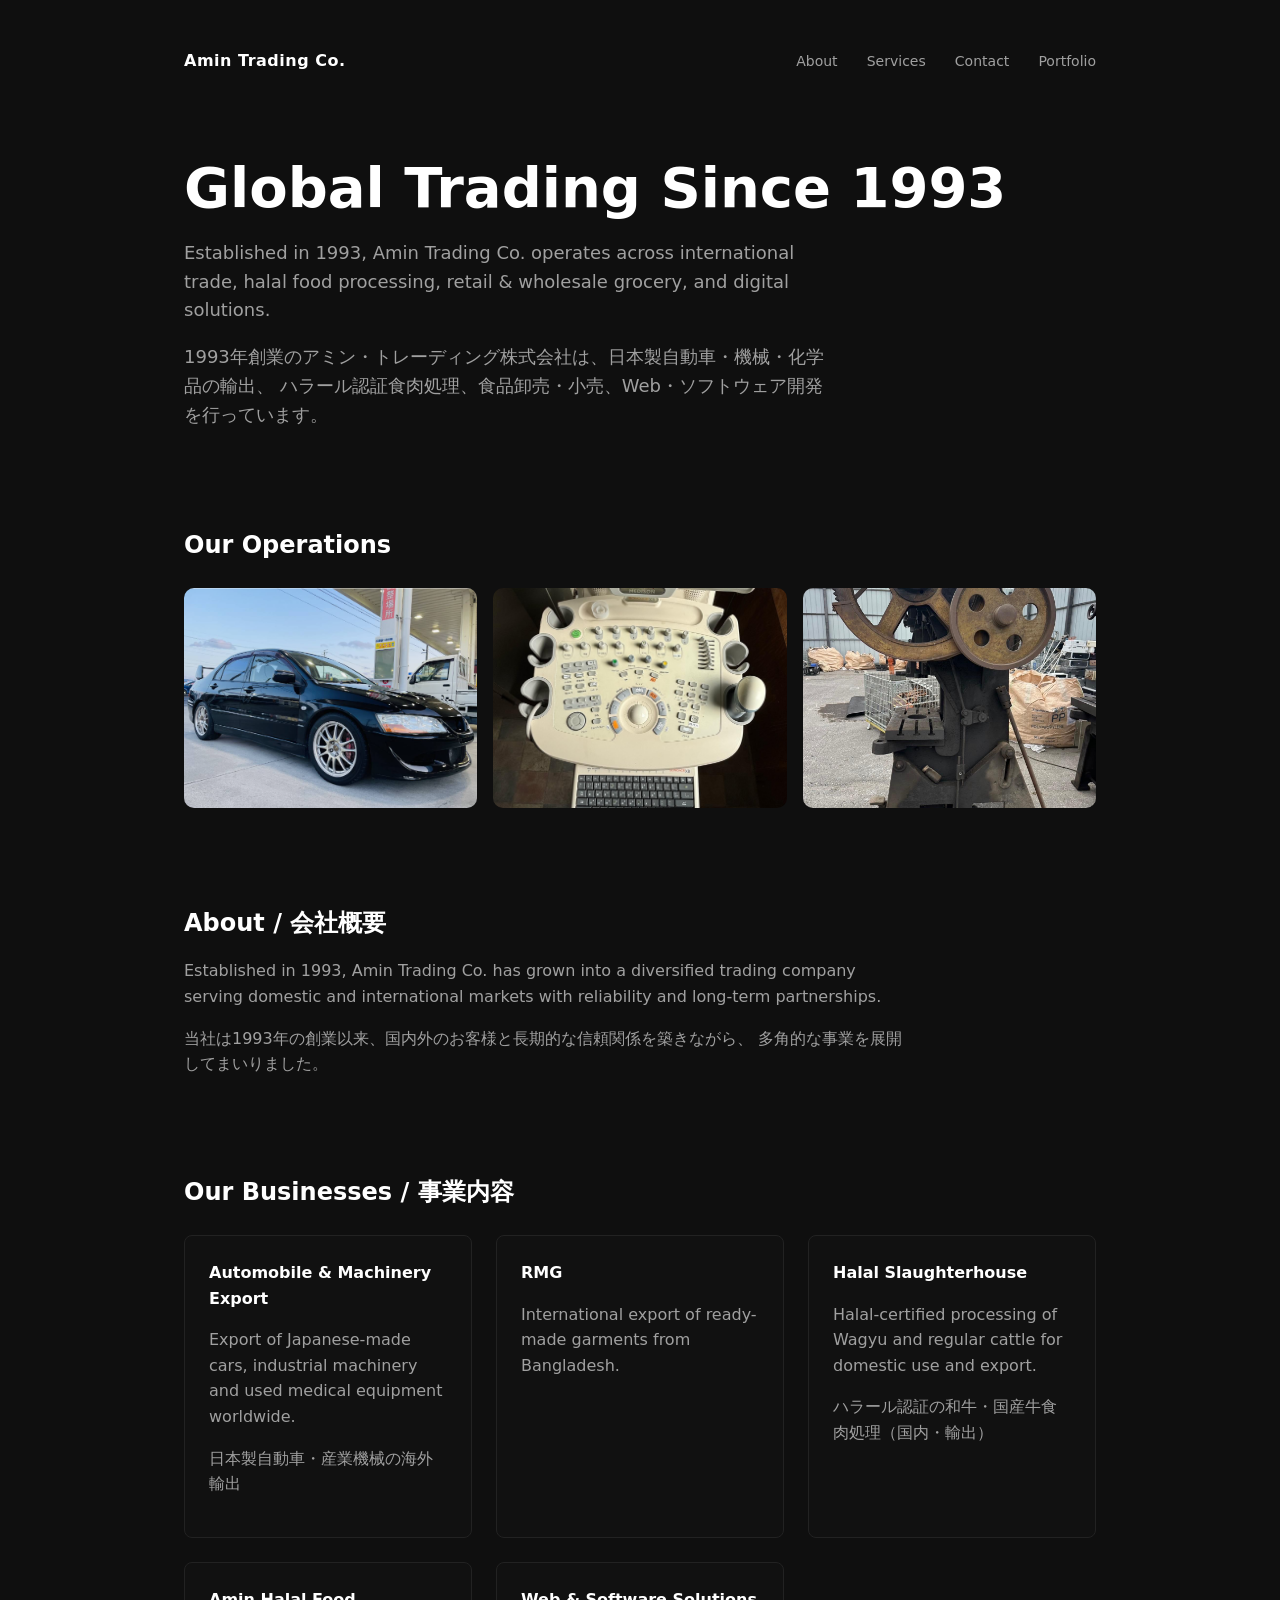
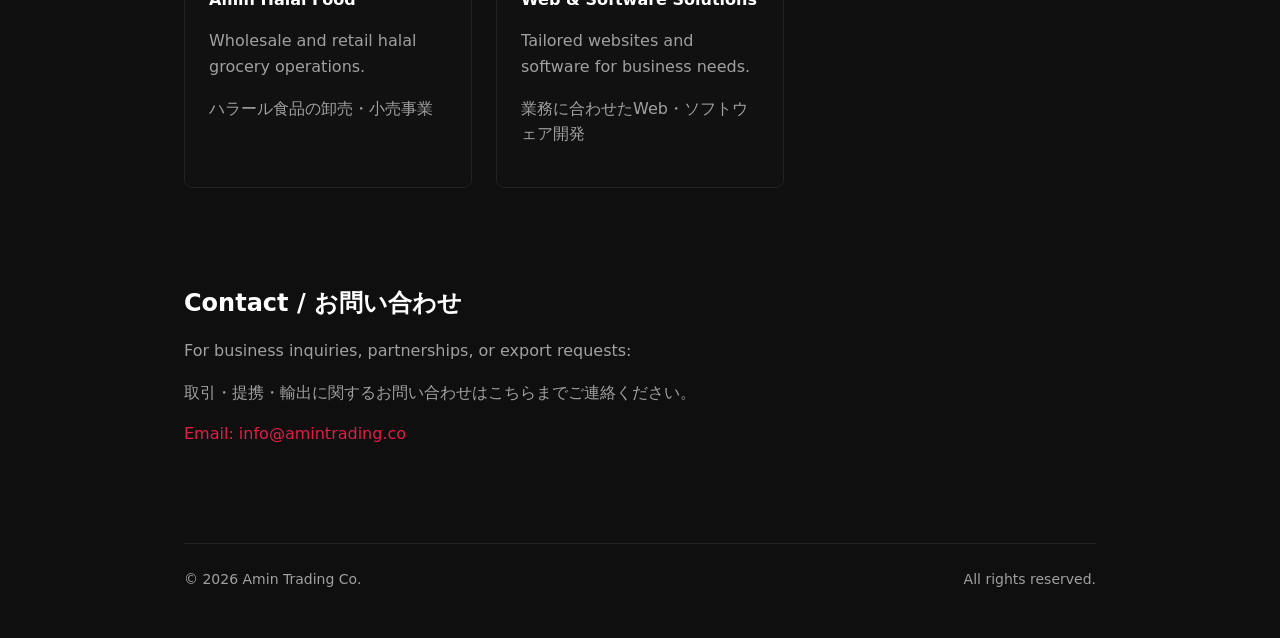
==== index.html @ 55515992 "Fix HTML syntax and update portfolio link" ====
<!DOCTYPE html>
<html lang="en">
<head>
  <meta charset="UTF-8" />
  <meta name="viewport" content="width=device-width, initial-scale=1" />

  <title>Amin Trading Co. | Global Trading Since 1993</title>

  <!-- SEO -->
  <meta name="description" content="Established in 1993, Amin Trading Co. exports Japanese-made cars and machinery, trades chemicals, operates a halal-certified slaughterhouse, runs Amin Halal Food, and provides tailored web & software solutions." />
  <meta name="keywords" content="Amin Trading, Japan car export, machinery export, halal wagyu, halal slaughterhouse Japan, Amin Halal Food, Japanese trading company" />
  <meta name="author" content="Amin Trading Co." />

  <!-- Open Graph -->
  <meta property="og:title" content="Amin Trading Co. | Global Trading Since 1993" />
  <meta property="og:description" content="Japanese cars, machinery, halal wagyu, food trading, and digital solutions since 1993." />
  <meta property="og:type" content="website" />
  <meta property="og:image" content="images/og-image.jpg" />

  <!-- CSS -->
  <link rel="stylesheet" href="Style.css" />
</head>

<body>
  <div class="wrap">

    <header>
      <div class="logo">Amin Trading Co.</div>
      <nav>
        <a href="#about">About</a>
        <a href="#services">Services</a>
        <a href="#contact">Contact</a>
        <a href="company.html">Portfolio</a>

      </nav>
    </header>

    <main>

      <!-- HERO -->
      <section class="hero">
        <h1>Global Trading Since 1993</h1>
        <p>
          Established in 1993, Amin Trading Co. operates across international trade,
          halal food processing, retail & wholesale grocery, and digital solutions.
        </p>
        <p style="margin-top:16px;">
          1993年創業のアミン・トレーディング株式会社は、日本製自動車・機械・化学品の輸出、
          ハラール認証食肉処理、食品卸売・小売、Web・ソフトウェア開発を行っています。
        </p>
      </section>

      <!-- IMAGE GALLERY -->
      <section class="gallery-section">
        <h2>Our Operations</h2>

        <div class="gallery">
          <img src="images/1.jpg" alt="Japanese car export">
          <img src="images/2.jpg" alt="Industrial machinery">
          <img src="images/3.jpg" alt="Used medical equipment">
        </div>
      </section>

      <!-- ABOUT -->
      <section id="about">
        <h2>About / 会社概要</h2>
        <p>
          Established in 1993, Amin Trading Co. has grown into a diversified trading
          company serving domestic and international markets with reliability and
          long-term partnerships.
        </p>
        <p>
          当社は1993年の創業以来、国内外のお客様と長期的な信頼関係を築きながら、
          多角的な事業を展開してまいりました。
        </p>
      </section>

      <!-- SERVICES -->
      <section id="services">
        <h2>Our Businesses / 事業内容</h2>

        <div class="grid">
          <div class="card">
            <strong>Automobile & Machinery Export</strong>
            <p>Export of Japanese-made cars, industrial machinery and used medical equipment worldwide.</p>
            <p>日本製自動車・産業機械の海外輸出</p>
          </div>

          <div class="card">
            <strong>RMG</strong>
            <p>International export of ready-made garments from Bangladesh.</p>
          </div>

          <div class="card">
            <strong>Halal Slaughterhouse</strong>
            <p>Halal-certified processing of Wagyu and regular cattle for domestic use and export.</p>
            <p>ハラール認証の和牛・国産牛食肉処理（国内・輸出）</p>
          </div>

          <div class="card">
            <strong>Amin Halal Food</strong>
            <p>Wholesale and retail halal grocery operations.</p>
            <p>ハラール食品の卸売・小売事業</p>
          </div>

          <div class="card">
            <strong>Web & Software Solutions</strong>
            <p>Tailored websites and software for business needs.</p>
            <p>業務に合わせたWeb・ソフトウェア開発</p>
          </div>
        </div>
      </section>

      <!-- CONTACT -->
      <section id="contact">
        <h2>Contact / お問い合わせ</h2>
        <p>For business inquiries, partnerships, or export requests:</p>
        <p>取引・提携・輸出に関するお問い合わせはこちらまでご連絡ください。</p>
        <p class="accent">Email: info@amintrading.co</p>
      </section>

    </main>

    <footer>
      <div>© <span id="year"></span> Amin Trading Co.</div>
      <div>All rights reserved.</div>
    </footer>

  </div>

  <script>
    document.getElementById("year").textContent = new Date().getFullYear();
  </script>
</body>
</html>
---- Style.css ----
:root {
  --bg: #0f0f0f;
  --fg: #ffffff;
  --muted: #a0a0a0;
  --accent: #e11d48;
}

* {
  box-sizing: border-box;
}

body {
  margin: 0;
  font-family: system-ui, -apple-system, Segoe UI, Roboto, Arial, sans-serif;
  background: var(--bg);
  color: var(--fg);
  line-height: 1.6;
}
.gallery-section {
  margin-bottom: 96px;
}

.gallery-section h2 {
  margin-bottom: 24px;
}

.gallery {
  display: grid;
  grid-template-columns: repeat(auto-fit, minmax(220px, 1fr));
  gap: 16px;
}

.gallery img {
  width: 100%;
  height: 220px;
  object-fit: cover;
  border-radius: 10px;
  background: #111;
  transition: transform 0.3s ease, opacity 0.3s ease;
}

.gallery img:hover {
  transform: scale(1.02);
  opacity: 0.9;
}

.wrap {
  max-width: 960px;
  padding: 48px 24px;
  margin: 0 auto;
}

header {
  display: flex;
  justify-content: space-between;
  align-items: center;
  margin-bottom: 80px;
}

.logo {
  font-weight: 700;
  letter-spacing: 0.5px;
}

nav a {
  color: var(--muted);
  text-decoration: none;
  margin-left: 24px;
  font-size: 14px;
}

nav a:hover {
  color: var(--fg);
}

.hero {
  margin-bottom: 96px;
}

.hero h1 {
  font-size: clamp(32px, 5vw, 56px);
  line-height: 1.2;
  margin: 0 0 16px 0;
}

.hero p {
  max-width: 640px;
  color: var(--muted);
  font-size: 18px;
}

section {
  margin-bottom: 96px;
}

h2 {
  font-size: 24px;
  margin-bottom: 16px;
}

p {
  color: var(--muted);
  max-width: 720px;
}

.grid {
  display: grid;
  grid-template-columns: repeat(auto-fit, minmax(220px, 1fr));
  gap: 24px;
  margin-top: 24px;
}

.card {
  border: 1px solid #222;
  background: #111;
  padding: 24px;
  border-radius: 8px;
}

footer {
  border-top: 1px solid #222;
  padding-top: 24px;
  color: var(--muted);
  font-size: 14px;
  display: flex;
  justify-content: space-between;
  flex-wrap: wrap;
  gap: 12px;
}

.accent {
  color: var(--accent);
}
/* Companies page */

.page-hero {
  margin-bottom: 72px;
}

.page-hero h1 {
  font-size: clamp(32px, 4vw, 48px);
  margin-bottom: 12px;
}

.page-hero p {
  max-width: 640px;
  color: var(--muted);
}

.companies {
  display: grid;
  grid-template-columns: repeat(auto-fit, minmax(280px, 1fr));
  gap: 32px;
  margin-bottom: 96px;
}

.company-card {
  border: 1px solid #222;
  background: #111;
  padding: 28px;
  border-radius: 10px;
}

.company-card h2 {
  margin-top: 0;
  margin-bottom: 8px;
  font-size: 20px;
}

.company-card a {
  display: inline-block;
  margin-bottom: 12px;
  color: var(--accent);
  text-decoration: none;
  font-size: 14px;
  word-break: break-all;
}

.company-card a:hover {
  text-decoration: underline;
}

.company-card p {
  color: var(--muted);
  font-size: 15px;
}
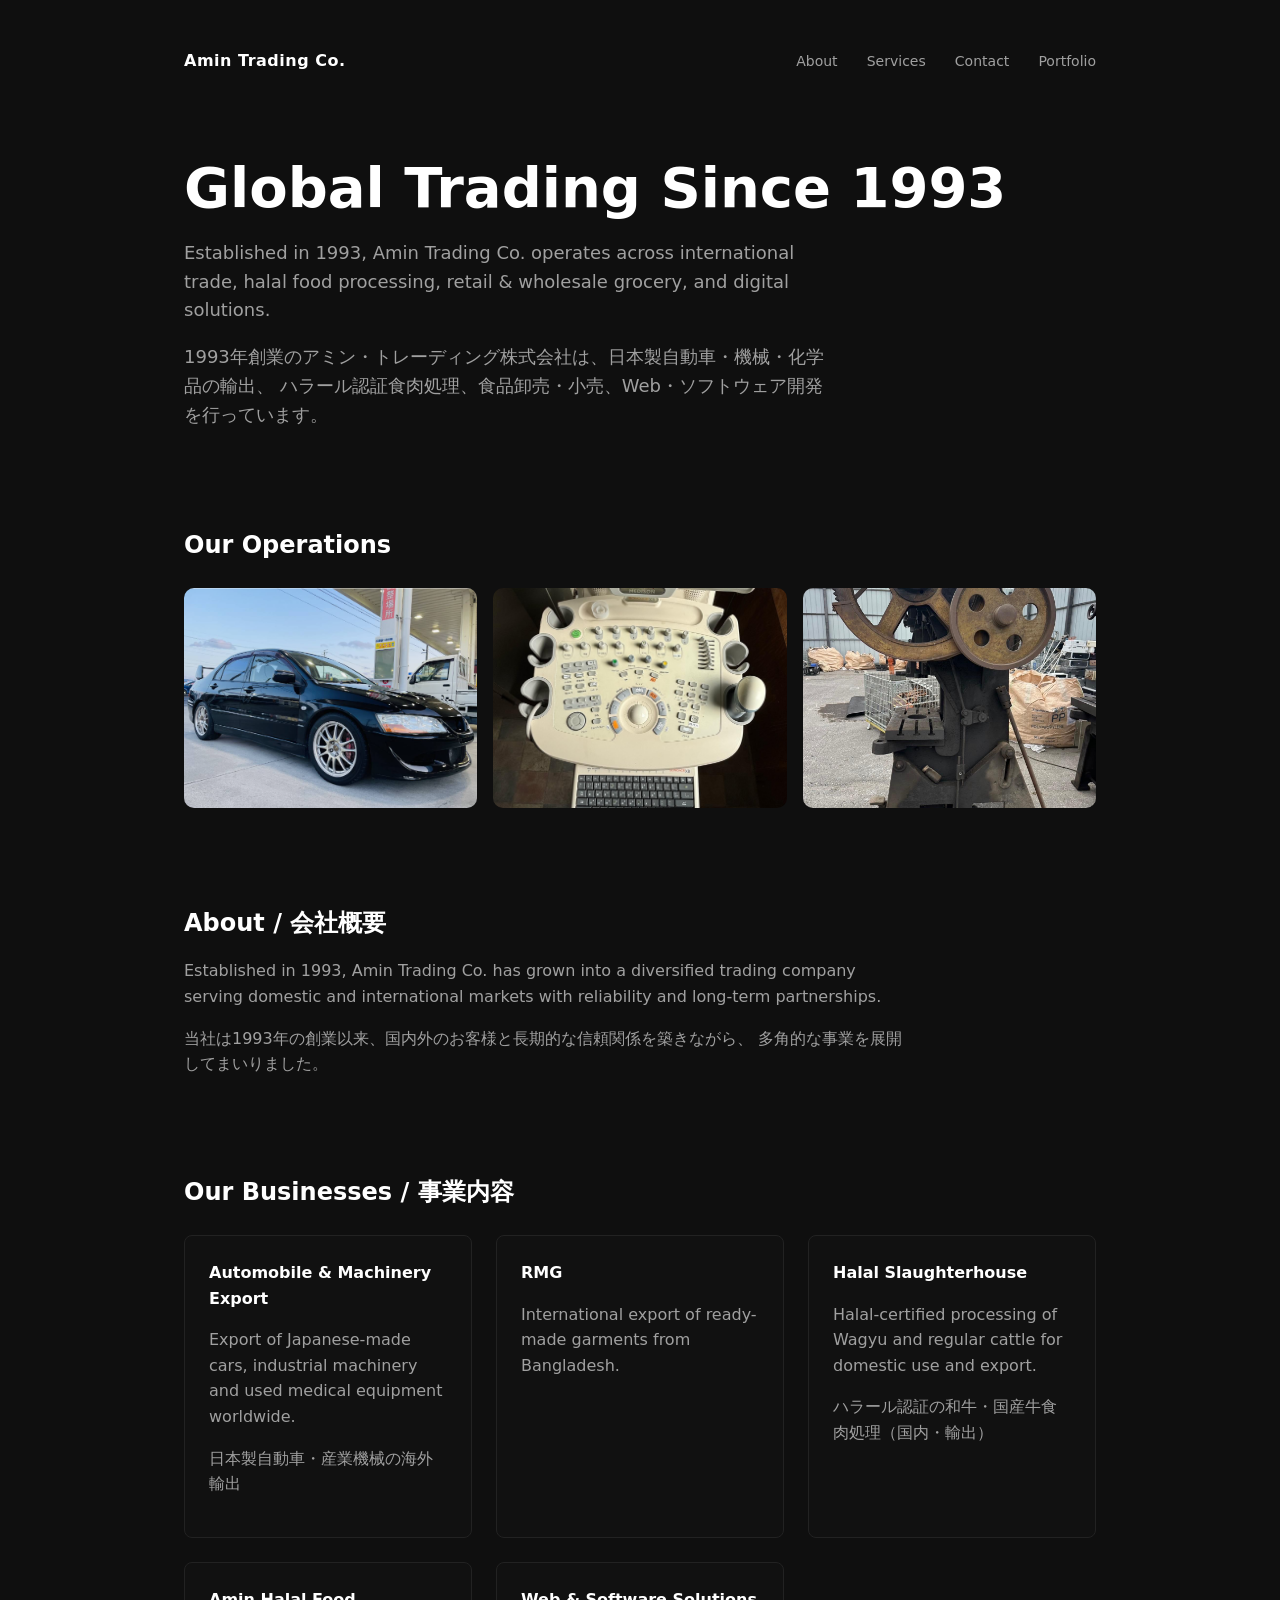
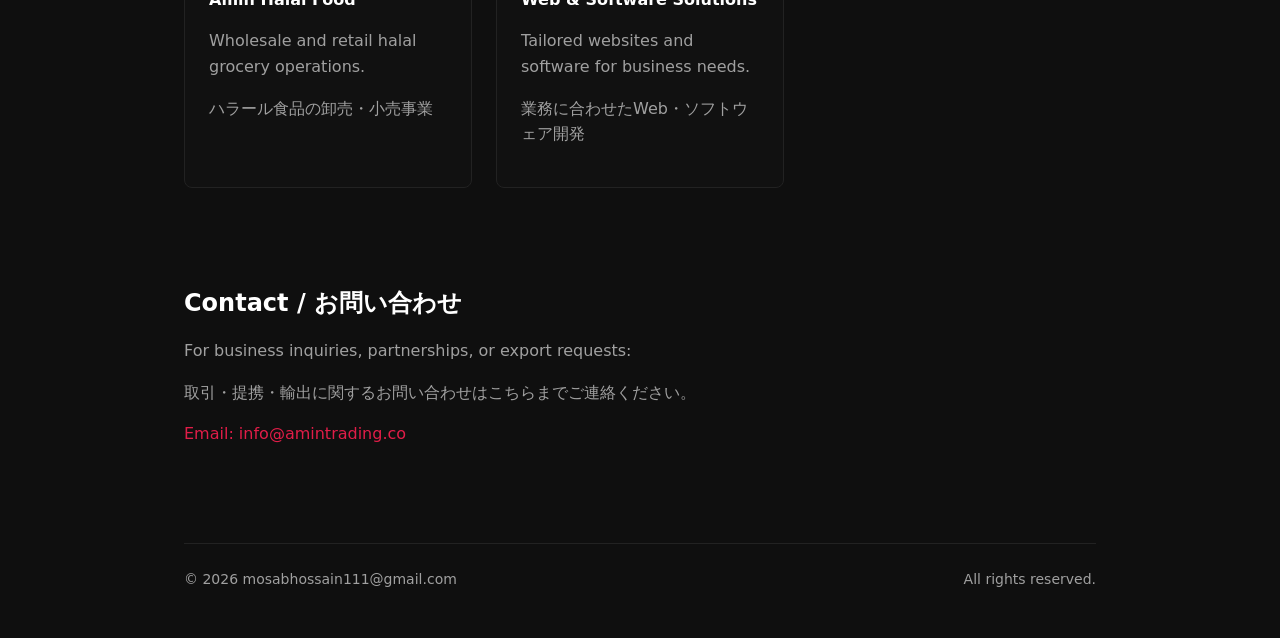
==== commit 2fecd808: "Fix HTML formatting and update footer email" ====
--- a/index.html
+++ b/index.html
@@ -4,7 +4,7 @@
   <meta charset="UTF-8" />
   <meta name="viewport" content="width=device-width, initial-scale=1" />
 
-  <title>Amin Trading Co. | Global Trading Since 1993</title>
+  <title>Japanese Cars for export|Industrial Machinery| RMG </title>
 
   <!-- SEO -->
   <meta name="description" content="Established in 1993, Amin Trading Co. exports Japanese-made cars and machinery, trades chemicals, operates a halal-certified slaughterhouse, runs Amin Halal Food, and provides tailored web & software solutions." />
@@ -20,6 +20,16 @@
   <!-- CSS -->
   <link rel="stylesheet" href="Style.css" />
 </head>
+
+  <!-- Google tag (gtag.js) -->
+<script async src="https://www.googletagmanager.com/gtag/js?id=G-Y82P1FC505"></script>
+<script>
+  window.dataLayer = window.dataLayer || [];
+  function gtag(){dataLayer.push(arguments);}
+  gtag('js', new Date());
+
+  gtag('config', 'G-Y82P1FC505');
+</script>
 
 <body>
   <div class="wrap">
@@ -122,7 +132,7 @@
     </main>
 
     <footer>
-      <div>© <span id="year"></span> Amin Trading Co.</div>
+      <div>© <span id="year"></span> mosabhossain111@gmail.com</div>
       <div>All rights reserved.</div>
     </footer>
 
@@ -136,3 +146,5 @@
 
 
 
+
+
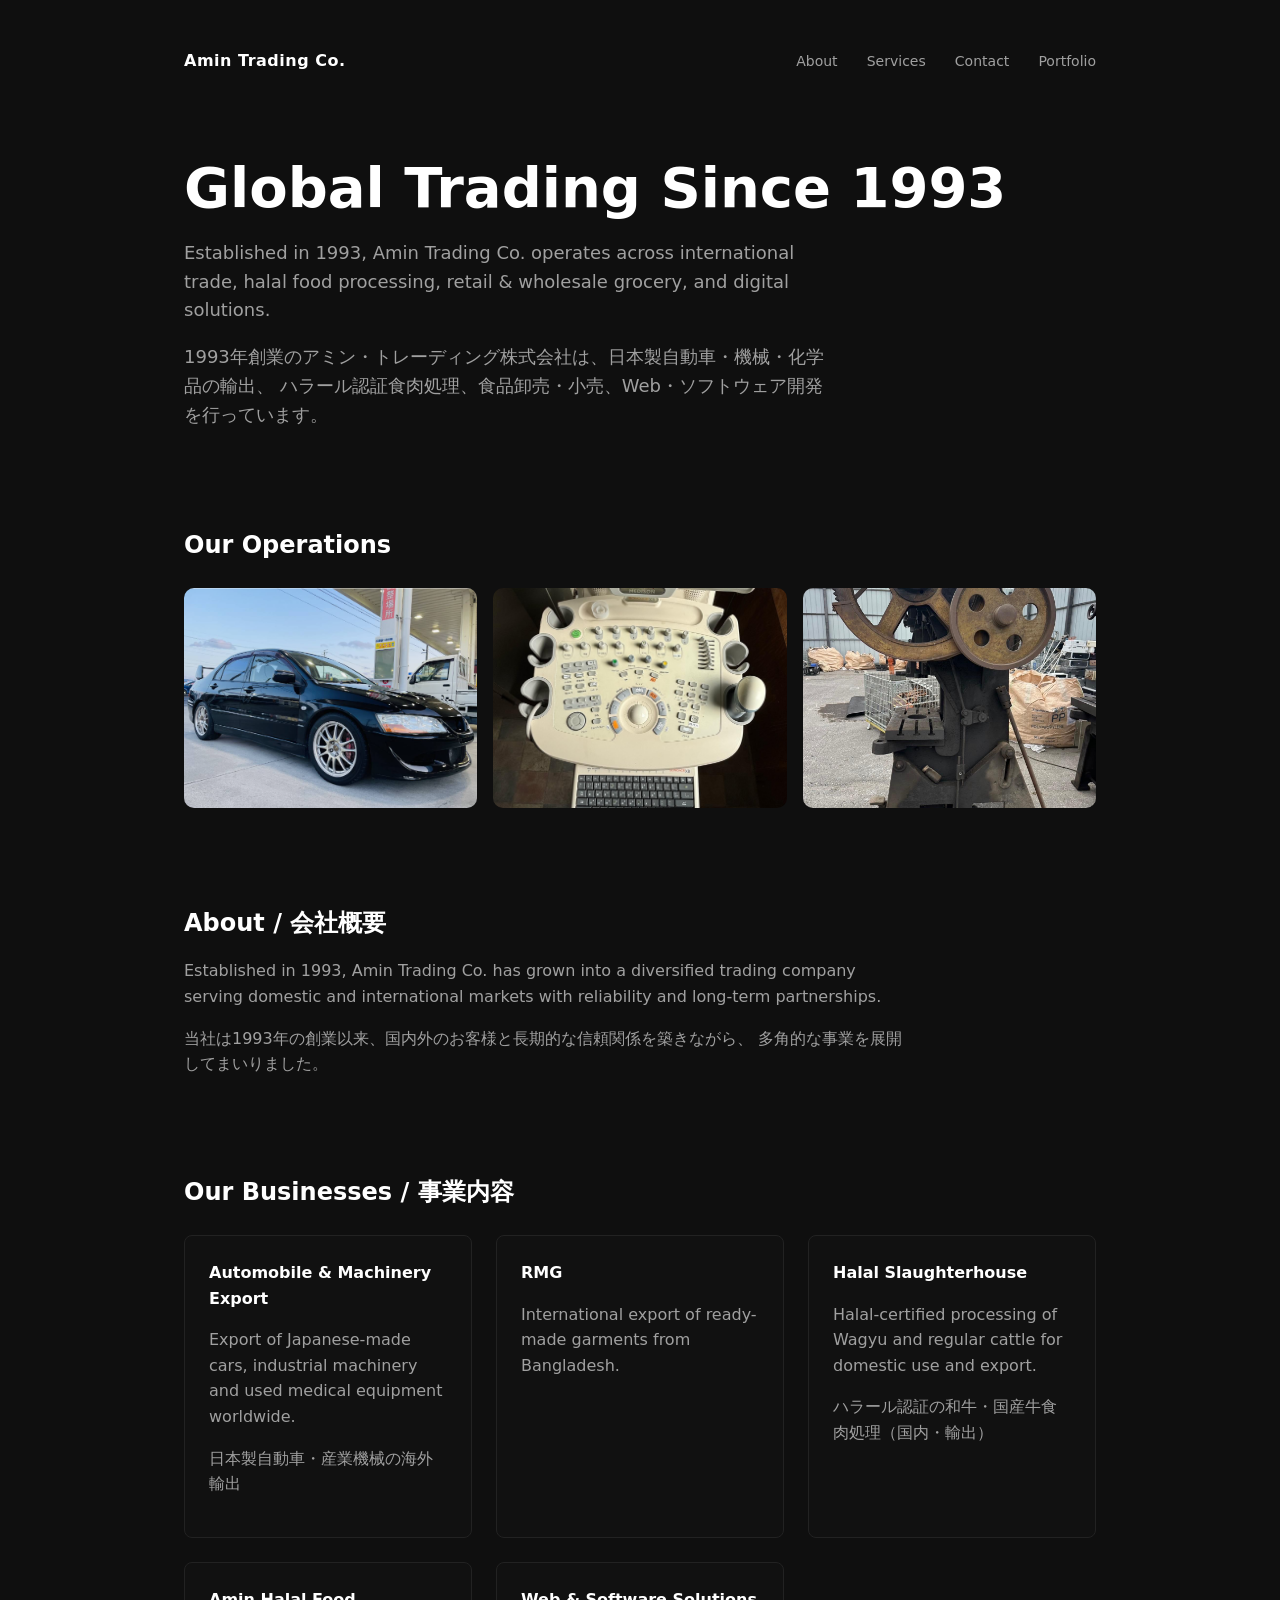
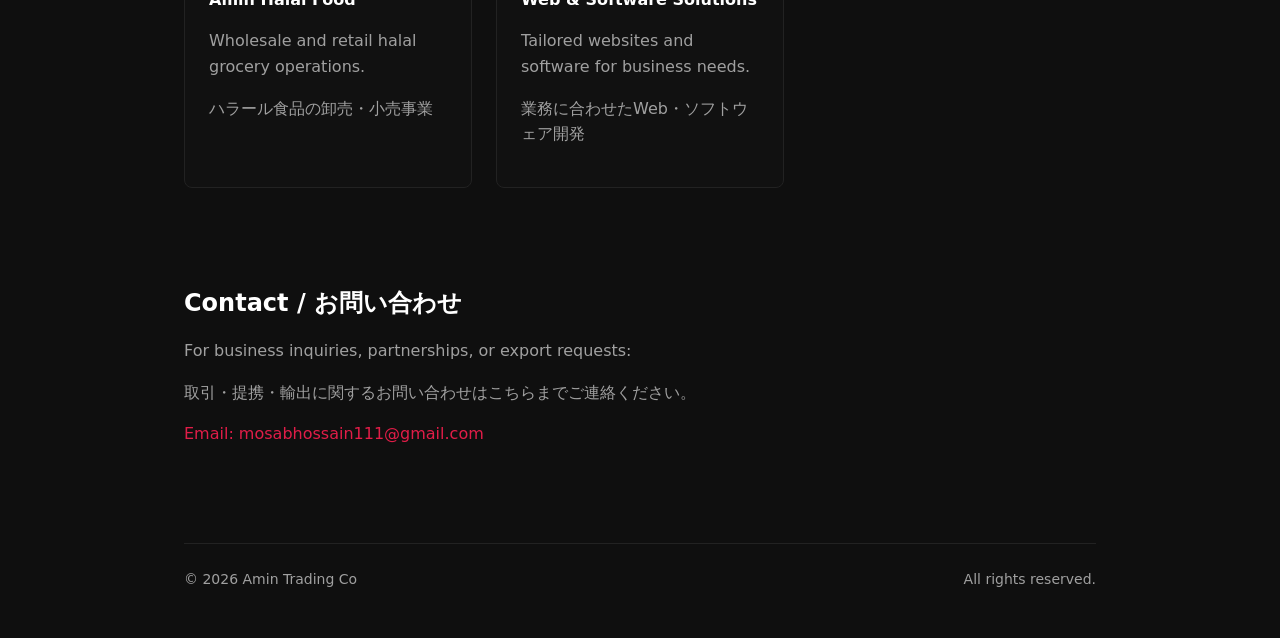
==== commit 8f8d5a5b: "Update index.html" ====
--- a/index.html
+++ b/index.html
@@ -126,13 +126,13 @@
         <h2>Contact / お問い合わせ</h2>
         <p>For business inquiries, partnerships, or export requests:</p>
         <p>取引・提携・輸出に関するお問い合わせはこちらまでご連絡ください。</p>
-        <p class="accent">Email: info@amintrading.co</p>
+        <p class="accent">Email: mosabhossain111@gmail.com</p>
       </section>
 
     </main>
 
     <footer>
-      <div>© <span id="year"></span> mosabhossain111@gmail.com</div>
+      <div>© <span id="year"></span> Amin Trading Co</div>
       <div>All rights reserved.</div>
     </footer>
 
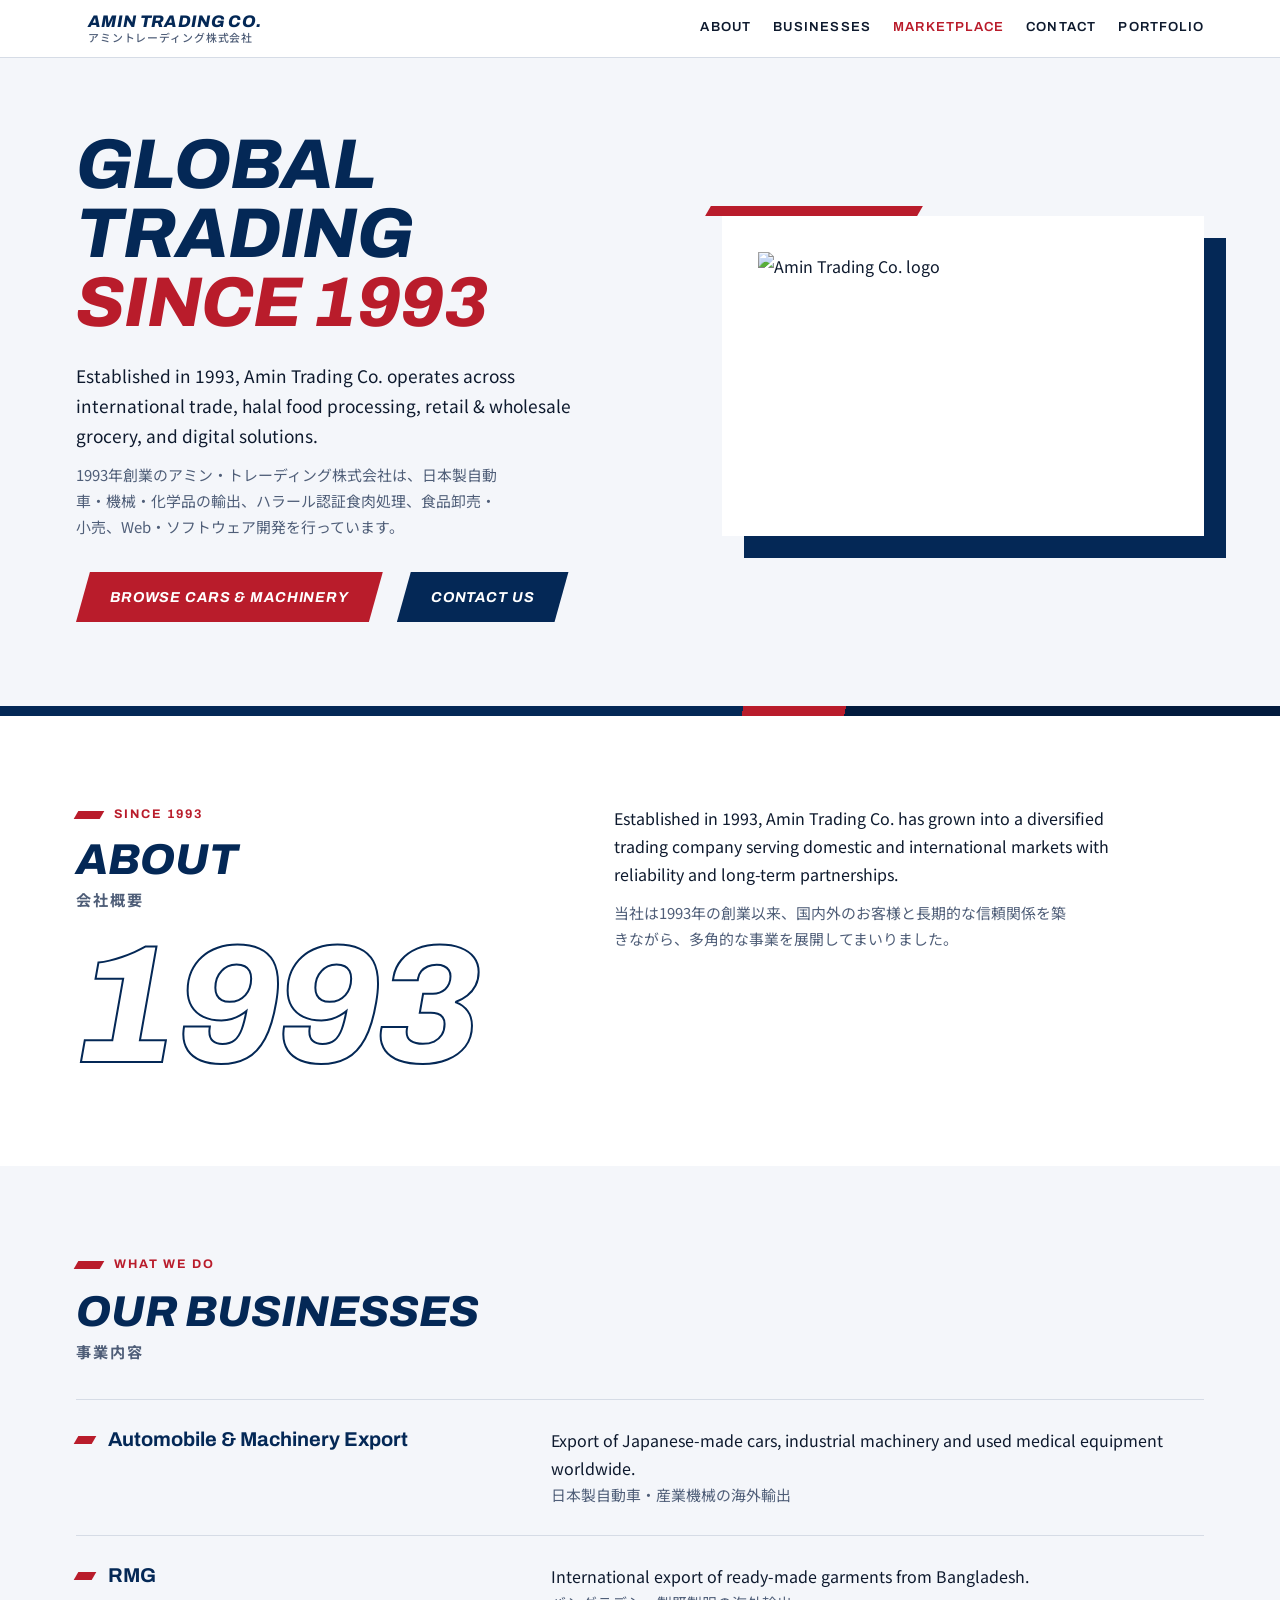
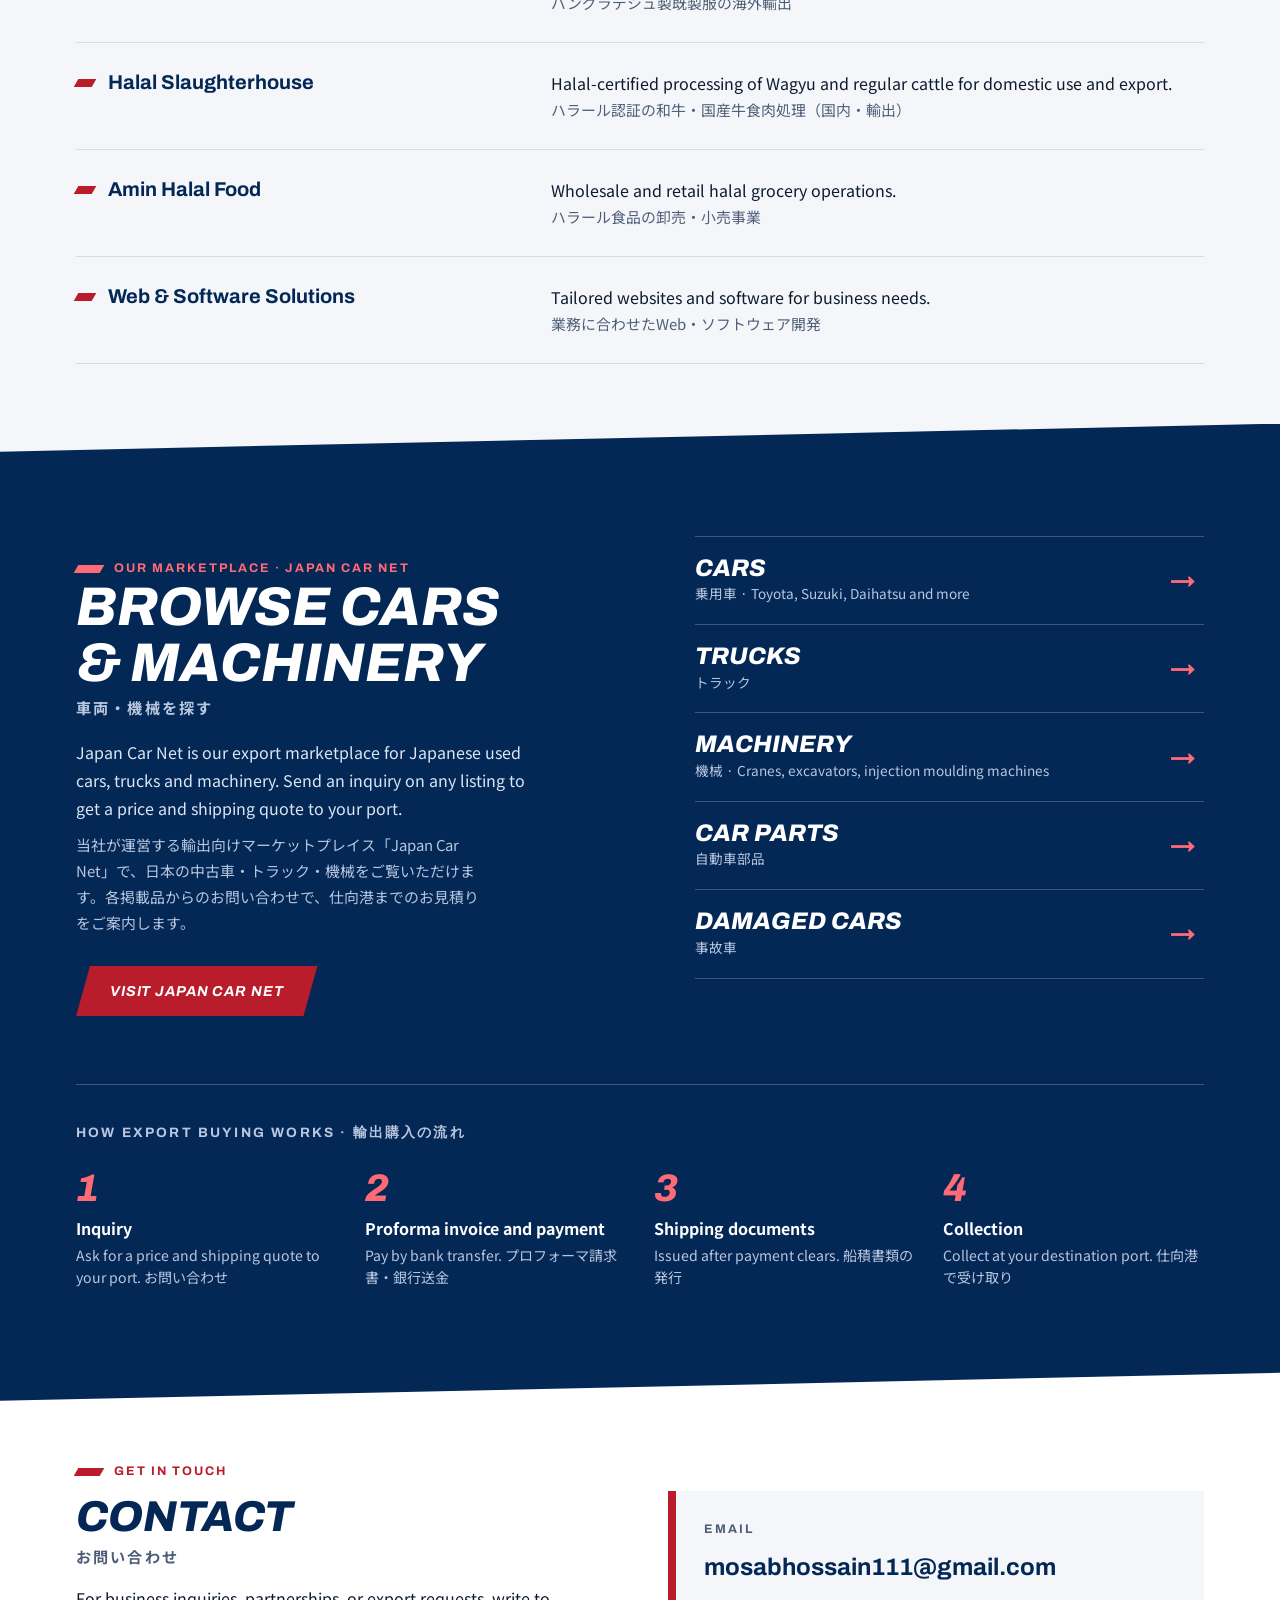
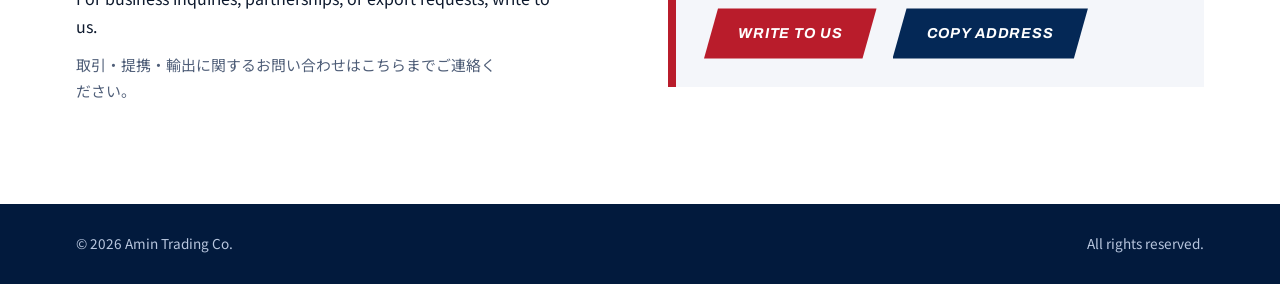
==== commit 4d8fd25b: "Update index.html" ====
--- a/index.html
+++ b/index.html
@@ -1,150 +1,499 @@
 <!DOCTYPE html>
 <html lang="en">
 <head>
-  <meta charset="UTF-8" />
-  <meta name="viewport" content="width=device-width, initial-scale=1" />
-
-  <title>Japanese Cars for export|Industrial Machinery| RMG </title>
-
-  <!-- SEO -->
-  <meta name="description" content="Established in 1993, Amin Trading Co. exports Japanese-made cars and machinery, trades chemicals, operates a halal-certified slaughterhouse, runs Amin Halal Food, and provides tailored web & software solutions." />
-  <meta name="keywords" content="Amin Trading, Japan car export, machinery export, halal wagyu, halal slaughterhouse Japan, Amin Halal Food, Japanese trading company" />
-  <meta name="author" content="Amin Trading Co." />
-
-  <!-- Open Graph -->
-  <meta property="og:title" content="Amin Trading Co. | Global Trading Since 1993" />
-  <meta property="og:description" content="Japanese cars, machinery, halal wagyu, food trading, and digital solutions since 1993." />
-  <meta property="og:type" content="website" />
-  <meta property="og:image" content="images/og-image.jpg" />
-
-  <!-- CSS -->
-  <link rel="stylesheet" href="Style.css" />
-</head>
-
-  <!-- Google tag (gtag.js) -->
+<meta charset="UTF-8">
+<meta name="viewport" content="width=device-width, initial-scale=1">
+<title>Japanese Cars for Export | Industrial Machinery | RMG | Amin Trading Co.</title>
+<meta name="description" content="Established in 1993, Amin Trading Co. exports Japanese-made cars and machinery, trades chemicals, operates a halal-certified slaughterhouse, runs Amin Halal Food, and provides tailored web &amp; software solutions.">
+<meta name="keywords" content="Amin Trading, Japan car export, machinery export, halal wagyu, halal slaughterhouse Japan, Amin Halal Food, Japanese trading company">
+<meta name="author" content="Amin Trading Co.">
+<meta property="og:title" content="Amin Trading Co. | Global Trading Since 1993">
+<meta property="og:description" content="Japanese cars, machinery, halal wagyu, food trading, and digital solutions since 1993.">
+<meta property="og:type" content="website">
+<meta property="og:image" content="ATCLOGO.png">
+<link rel="icon" href="mark.png" type="image/png">
+<!-- Google tag (gtag.js) -->
 <script async src="https://www.googletagmanager.com/gtag/js?id=G-Y82P1FC505"></script>
 <script>
   window.dataLayer = window.dataLayer || [];
   function gtag(){dataLayer.push(arguments);}
   gtag('js', new Date());
-
   gtag('config', 'G-Y82P1FC505');
 </script>
-
+<link rel="preconnect" href="https://fonts.googleapis.com">
+<link rel="preconnect" href="https://fonts.gstatic.com" crossorigin>
+<link rel="stylesheet" href="https://fonts.googleapis.com/css2?family=Archivo:ital,wght@0,600;0,700;0,800;1,700;1,800&family=Noto+Sans+JP:wght@400;500;700&display=swap">
+<style>
+/* Layout: slanted parallelogram motif taken from the logo's italic strokes; one bold moment in the navy marketplace band, everything else quiet. */
+:root {
+  --navy: #042856;
+  --navy-deep: #021a3d;
+  --red: #B91C2B;
+  --red-hi: #FF6B75;
+  --paper: #F4F6FA;
+  --white: #FFFFFF;
+  --ink: #0E1A2E;
+  --mute: #4F5E78;
+  --line: #D6DCE6;
+  --on-navy: #DCE5F3;
+  --on-navy-mute: #B8C6DE;
+  --f-display: "Archivo", "Arial Black", "Helvetica Neue", Arial, sans-serif;
+  --f-body: "Noto Sans JP", "Hiragino Kaku Gothic ProN", "Yu Gothic", Meiryo, system-ui, sans-serif;
+  --cut: 28px;
+  color-scheme: light;
+}
+*, *::before, *::after { box-sizing: border-box; }
+html { scroll-behavior: smooth; }
+@media (prefers-reduced-motion: reduce) {
+  html { scroll-behavior: auto; }
+  * { transition: none !important; }
+}
+body {
+  margin: 0;
+  background: var(--white);
+  color: var(--ink);
+  font-family: var(--f-body);
+  font-size: 16px;
+  line-height: 1.75;
+}
+body::before {
+  content: "";
+  position: fixed;
+  inset: 0 0 auto;
+  height: env(safe-area-inset-top, 0px);
+  z-index: 30;
+  background: var(--white);
+}
+img { max-width: 100%; }
+a:focus-visible, button:focus-visible { outline: 3px solid var(--red); outline-offset: 3px; }
+
+.in {
+  max-width: 1160px;
+  margin-inline: auto;
+  padding-left: max(16px, env(safe-area-inset-left, 0px));
+  padding-right: max(16px, env(safe-area-inset-right, 0px));
+}
+section { scroll-margin-top: 76px; }
+.sec { padding-block: 88px; }
+
+/* Header */
+.top {
+  position: sticky;
+  top: env(safe-area-inset-top, 0px);
+  z-index: 20;
+  background: var(--white);
+  border-bottom: 1px solid var(--line);
+}
+.top .in {
+  display: flex;
+  align-items: center;
+  justify-content: space-between;
+  flex-wrap: wrap;
+  gap: 8px 24px;
+  padding-block: 10px;
+}
+.brand { display: flex; align-items: center; gap: 12px; text-decoration: none; color: var(--navy); }
+.brand img { height: 34px; width: auto; display: block; }
+.brand b {
+  font-family: var(--f-display);
+  font-style: italic;
+  font-weight: 800;
+  text-transform: uppercase;
+  letter-spacing: .02em;
+  font-size: 1.05rem;
+  line-height: 1.1;
+}
+.brand small {
+  display: block;
+  font-family: var(--f-body);
+  font-style: normal;
+  font-weight: 500;
+  font-size: .68rem;
+  letter-spacing: .08em;
+  color: var(--mute);
+  text-transform: none;
+}
+nav { display: flex; flex-wrap: wrap; gap: 2px 22px; }
+nav a {
+  font-family: var(--f-display);
+  font-weight: 600;
+  font-size: .82rem;
+  letter-spacing: .09em;
+  text-transform: uppercase;
+  color: var(--ink);
+  text-decoration: none;
+  padding: 6px 0;
+  border-bottom: 2px solid transparent;
+}
+nav a:hover, nav a:focus-visible { border-bottom-color: var(--red); }
+nav a.mk { color: var(--red); }
+
+/* Type */
+h1, h2 { font-family: var(--f-display); font-style: italic; font-weight: 800; text-transform: uppercase; color: var(--navy); text-wrap: balance; margin: 0; }
+h1 { font-size: clamp(2.3rem, 6.2vw, 4.4rem); line-height: .98; letter-spacing: -.01em; margin-bottom: 24px; }
+h1 em { font-style: inherit; color: var(--red); }
+h2 { font-size: clamp(1.8rem, 4vw, 2.7rem); line-height: 1.02; }
+.jp-sub {
+  display: block;
+  font-family: var(--f-body);
+  font-style: normal;
+  font-weight: 700;
+  font-size: .95rem;
+  letter-spacing: .14em;
+  text-transform: none;
+  color: var(--mute);
+  margin-top: 10px;
+}
+.eyebrow {
+  display: flex;
+  align-items: center;
+  gap: 12px;
+  font-family: var(--f-display);
+  font-weight: 700;
+  font-size: .78rem;
+  letter-spacing: .16em;
+  text-transform: uppercase;
+  color: var(--red);
+  margin: 0 0 14px;
+}
+.eyebrow::before { content: ""; width: 26px; height: 8px; background: currentColor; transform: skewX(-30deg); }
+.jp { color: var(--mute); font-size: .93rem; }
+
+/* Buttons */
+.btn {
+  display: inline-block;
+  border: 0;
+  cursor: pointer;
+  font-family: var(--f-display);
+  font-weight: 700;
+  font-style: italic;
+  text-transform: uppercase;
+  letter-spacing: .06em;
+  font-size: .9rem;
+  line-height: 1.4;
+  text-decoration: none;
+  padding: 15px 34px;
+  clip-path: polygon(14px 0, 100% 0, calc(100% - 14px) 100%, 0 100%);
+  background: var(--red);
+  color: #fff;
+  transition: background .15s;
+}
+.btn:hover { background: #9E1623; }
+.btn.alt { background: var(--navy); }
+.btn.alt:hover { background: var(--navy-deep); }
+.btn:focus-visible { clip-path: none; outline: 3px solid var(--navy); outline-offset: 3px; }
+
+/* Hero */
+.hero { background: var(--paper); overflow: hidden; }
+.hero .in {
+  display: grid;
+  grid-template-columns: minmax(0, 1.1fr) minmax(0, .9fr);
+  gap: 56px;
+  align-items: center;
+  padding-block: 72px 84px;
+}
+.lede { font-size: 1.08rem; max-width: 54ch; margin: 0 0 10px; }
+.lede + .jp { max-width: 54ch; margin: 0 0 32px; }
+.cta { display: flex; flex-wrap: wrap; gap: 14px; }
+.plate { position: relative; isolation: isolate; }
+.plate::before { content: ""; position: absolute; z-index: -1; inset: 22px -22px -22px 22px; background: var(--navy); }
+.plate::after { content: ""; position: absolute; z-index: 1; left: -14px; top: -10px; width: 44%; height: 10px; background: var(--red); transform: skewX(-30deg); }
+.plate img { display: block; width: 100%; height: auto; background: var(--white); padding: clamp(18px, 3vw, 36px); }
+.hero::after {
+  content: "";
+  display: block;
+  height: 10px;
+  background: linear-gradient(100deg, var(--navy) 0 58%, var(--red) 58% 66%, var(--navy-deep) 66% 100%);
+}
+
+/* About */
+.about .in { display: grid; grid-template-columns: minmax(0, .9fr) minmax(0, 1.1fr); gap: 56px; align-items: start; }
+.year {
+  font-family: var(--f-display);
+  font-style: italic;
+  font-weight: 800;
+  font-size: clamp(5rem, 15vw, 10.5rem);
+  line-height: .85;
+  letter-spacing: -.03em;
+  color: transparent;
+  -webkit-text-stroke: 2px var(--navy);
+  margin: 28px 0 0;
+}
+.about p { margin: 0 0 12px; max-width: 58ch; }
+.about p.jp { margin-bottom: 0; }
+
+/* Businesses */
+.biz { background: var(--paper); }
+.ledger { list-style: none; margin: 40px 0 0; padding: 0; border-bottom: 1px solid var(--line); }
+.ledger li {
+  display: grid;
+  grid-template-columns: minmax(0, 1fr) minmax(0, 1.5fr);
+  gap: 10px 40px;
+  padding-block: 26px;
+  border-top: 1px solid var(--line);
+}
+.ledger h3 {
+  display: flex;
+  align-items: baseline;
+  gap: 14px;
+  margin: 0;
+  font-family: var(--f-display);
+  font-weight: 700;
+  font-size: 1.25rem;
+  line-height: 1.3;
+  color: var(--navy);
+}
+.ledger h3::before { content: ""; flex: none; width: 18px; height: 8px; background: var(--red); transform: skewX(-30deg); translate: 0 -2px; }
+.ledger p { margin: 0; }
+
+/* Marketplace */
+.market {
+  background: var(--navy);
+  color: #fff;
+  clip-path: polygon(0 var(--cut), 100% 0, 100% calc(100% - var(--cut)), 0 100%);
+  margin-block: calc(var(--cut) * -1);
+  padding-block: calc(var(--cut) + 84px);
+  position: relative;
+}
+.market .in { display: grid; grid-template-columns: minmax(0, 1.05fr) minmax(0, .95fr); gap: 56px; align-items: start; }
+.market h2 { color: #fff; font-size: clamp(2.1rem, 5vw, 3.4rem); }
+.market .jp-sub { color: var(--on-navy-mute); }
+.market .eyebrow { color: var(--red-hi); }
+.market p { color: var(--on-navy); max-width: 52ch; margin: 22px 0 0; }
+.market p.jp { color: var(--on-navy-mute); margin-top: 10px; }
+.market .btn { margin-top: 30px; }
+.market a:focus-visible { outline-color: #fff; }
+.cats { list-style: none; margin: 0; padding: 0; border-top: 1px solid rgba(255, 255, 255, .22); }
+.cats a {
+  display: grid;
+  grid-template-columns: minmax(0, 1fr) auto;
+  gap: 0 16px;
+  align-items: center;
+  padding: 18px 8px 18px 0;
+  border-bottom: 1px solid rgba(255, 255, 255, .22);
+  color: #fff;
+  text-decoration: none;
+  transition: padding .15s, background .15s;
+}
+.cats a:hover { padding-left: 16px; background: rgba(255, 255, 255, .07); }
+.cats strong { font-family: var(--f-display); font-style: italic; font-weight: 800; font-size: 1.5rem; text-transform: uppercase; line-height: 1.15; }
+.cats small { color: var(--on-navy-mute); font-size: .85rem; }
+.cats .go { grid-row: 1 / span 2; grid-column: 2; font-family: var(--f-display); font-weight: 800; font-size: 1.6rem; color: var(--red-hi); }
+.how { grid-column: 1 / -1; margin-top: 12px; padding-top: 36px; border-top: 1px solid rgba(255, 255, 255, .22); }
+.how h3 { margin: 0 0 24px; font-family: var(--f-display); font-weight: 700; font-size: .85rem; letter-spacing: .16em; text-transform: uppercase; color: var(--on-navy-mute); }
+.steps { list-style: none; margin: 0; padding: 0; display: grid; grid-template-columns: repeat(4, minmax(0, 1fr)); gap: 28px; counter-reset: step; }
+.steps li { counter-increment: step; min-width: 0; }
+.steps li::before { content: counter(step); display: block; font-family: var(--f-display); font-style: italic; font-weight: 800; font-size: 2.4rem; line-height: 1; color: var(--red-hi); margin-bottom: 10px; }
+.steps b { display: block; font-weight: 700; line-height: 1.4; }
+.steps span { display: block; color: var(--on-navy-mute); font-size: .88rem; line-height: 1.6; margin-top: 4px; }
+
+/* Contact */
+.contact .in { display: grid; grid-template-columns: minmax(0, 1fr) minmax(0, 1fr); gap: 56px; align-items: center; }
+.contact p { margin: 0 0 12px; max-width: 54ch; }
+.contact h2 { margin-bottom: 20px; }
+.mailbox { background: var(--paper); border-left: 8px solid var(--red); padding: 28px; }
+.mailbox .label { display: block; font-family: var(--f-display); font-weight: 700; font-size: .78rem; letter-spacing: .16em; text-transform: uppercase; color: var(--mute); }
+.mailbox .addr { font-family: var(--f-display); font-weight: 700; font-size: clamp(1.05rem, 2.6vw, 1.5rem); color: var(--navy); overflow-wrap: anywhere; margin: 6px 0 20px; }
+.mailbox .row { display: flex; flex-wrap: wrap; align-items: center; gap: 12px 16px; }
+.status { font-size: .85rem; color: var(--mute); }
+
+/* Footer */
+footer { background: var(--navy-deep); color: var(--on-navy-mute); font-size: .85rem; }
+footer .in { display: flex; flex-wrap: wrap; justify-content: space-between; gap: 6px 24px; padding-block: 28px; }
+
+@media (max-width: 860px) {
+  .sec { padding-block: 64px; }
+  .hero .in { grid-template-columns: minmax(0, 1fr); gap: 44px; padding-block: 48px 64px; }
+  .about .in, .market .in, .contact .in { grid-template-columns: minmax(0, 1fr); gap: 36px; }
+  .ledger li { grid-template-columns: minmax(0, 1fr); }
+  .steps { grid-template-columns: repeat(2, minmax(0, 1fr)); }
+  .market { padding-block: calc(var(--cut) + 60px); }
+}
+@media (max-width: 480px) {
+  .plate::before { inset: 12px -12px -12px 12px; }
+  .steps { grid-template-columns: minmax(0, 1fr); }
+  .btn { padding-inline: 28px; }
+  nav { gap: 2px 16px; }
+  :root { --cut: 18px; }
+}
+</style>
+</head>
 <body>
-  <div class="wrap">
-
-    <header>
-      <div class="logo">Amin Trading Co.</div>
-      <nav>
-        <a href="#about">About</a>
-        <a href="#services">Services</a>
-        <a href="#contact">Contact</a>
-        <a href="company.html">Portfolio</a>
-
-      </nav>
-    </header>
-
-    <main>
-
-      <!-- HERO -->
-      <section class="hero">
-        <h1>Global Trading Since 1993</h1>
-        <p>
-          Established in 1993, Amin Trading Co. operates across international trade,
-          halal food processing, retail & wholesale grocery, and digital solutions.
-        </p>
-        <p style="margin-top:16px;">
-          1993年創業のアミン・トレーディング株式会社は、日本製自動車・機械・化学品の輸出、
-          ハラール認証食肉処理、食品卸売・小売、Web・ソフトウェア開発を行っています。
-        </p>
-      </section>
-
-      <!-- IMAGE GALLERY -->
-      <section class="gallery-section">
-        <h2>Our Operations</h2>
-
-        <div class="gallery">
-          <img src="images/1.jpg" alt="Japanese car export">
-          <img src="images/2.jpg" alt="Industrial machinery">
-          <img src="images/3.jpg" alt="Used medical equipment">
+<header class="top" id="top">
+  <div class="in">
+    <a class="brand" href="#top">
+      <img src="mark.png" alt="">
+      <b>Amin Trading Co.<small>アミントレーディング株式会社</small></b>
+    </a>
+    <nav aria-label="Main">
+      <a href="#about">About</a>
+      <a href="#businesses">Businesses</a>
+      <a class="mk" href="#marketplace">Marketplace</a>
+      <a href="#contact">Contact</a>
+      <a href="company.html">Portfolio</a>
+    </nav>
+  </div>
+</header>
+
+<main>
+  <section class="hero">
+    <div class="in">
+      <div>
+        <h1>Global Trading <em>Since 1993</em></h1>
+        <p class="lede">Established in 1993, Amin Trading Co. operates across international trade, halal food processing, retail &amp; wholesale grocery, and digital solutions.</p>
+        <p class="jp">1993年創業のアミン・トレーディング株式会社は、日本製自動車・機械・化学品の輸出、ハラール認証食肉処理、食品卸売・小売、Web・ソフトウェア開発を行っています。</p>
+        <div class="cta">
+          <a class="btn" href="#marketplace">Browse cars &amp; machinery</a>
+          <a class="btn alt" href="#contact">Contact us</a>
         </div>
-      </section>
-
-      <!-- ABOUT -->
-      <section id="about">
-        <h2>About / 会社概要</h2>
-        <p>
-          Established in 1993, Amin Trading Co. has grown into a diversified trading
-          company serving domestic and international markets with reliability and
-          long-term partnerships.
-        </p>
-        <p>
-          当社は1993年の創業以来、国内外のお客様と長期的な信頼関係を築きながら、
-          多角的な事業を展開してまいりました。
-        </p>
-      </section>
-
-      <!-- SERVICES -->
-      <section id="services">
-        <h2>Our Businesses / 事業内容</h2>
-
-        <div class="grid">
-          <div class="card">
-            <strong>Automobile & Machinery Export</strong>
+      </div>
+      <div class="plate">
+        <img src="logo.png" alt="Amin Trading Co. logo" width="760" height="459">
+      </div>
+    </div>
+  </section>
+
+  <section class="sec about" id="about">
+    <div class="in">
+      <div>
+        <p class="eyebrow">Since 1993</p>
+        <h2>About <span class="jp-sub">会社概要</span></h2>
+        <div class="year" aria-hidden="true">1993</div>
+      </div>
+      <div>
+        <p>Established in 1993, Amin Trading Co. has grown into a diversified trading company serving domestic and international markets with reliability and long-term partnerships.</p>
+        <p class="jp">当社は1993年の創業以来、国内外のお客様と長期的な信頼関係を築きながら、多角的な事業を展開してまいりました。</p>
+      </div>
+    </div>
+  </section>
+
+  <section class="sec biz" id="businesses">
+    <div class="in">
+      <p class="eyebrow">What we do</p>
+      <h2>Our Businesses <span class="jp-sub">事業内容</span></h2>
+      <ul class="ledger">
+        <li>
+          <h3>Automobile &amp; Machinery Export</h3>
+          <div>
             <p>Export of Japanese-made cars, industrial machinery and used medical equipment worldwide.</p>
-            <p>日本製自動車・産業機械の海外輸出</p>
+            <p class="jp">日本製自動車・産業機械の海外輸出</p>
           </div>
-
-          <div class="card">
-            <strong>RMG</strong>
+        </li>
+        <li>
+          <h3>RMG</h3>
+          <div>
             <p>International export of ready-made garments from Bangladesh.</p>
+            <p class="jp">バングラデシュ製既製服の海外輸出</p>
           </div>
-
-          <div class="card">
-            <strong>Halal Slaughterhouse</strong>
+        </li>
+        <li>
+          <h3>Halal Slaughterhouse</h3>
+          <div>
             <p>Halal-certified processing of Wagyu and regular cattle for domestic use and export.</p>
-            <p>ハラール認証の和牛・国産牛食肉処理（国内・輸出）</p>
+            <p class="jp">ハラール認証の和牛・国産牛食肉処理（国内・輸出）</p>
           </div>
-
-          <div class="card">
-            <strong>Amin Halal Food</strong>
+        </li>
+        <li>
+          <h3>Amin Halal Food</h3>
+          <div>
             <p>Wholesale and retail halal grocery operations.</p>
-            <p>ハラール食品の卸売・小売事業</p>
+            <p class="jp">ハラール食品の卸売・小売事業</p>
           </div>
-
-          <div class="card">
-            <strong>Web & Software Solutions</strong>
+        </li>
+        <li>
+          <h3>Web &amp; Software Solutions</h3>
+          <div>
             <p>Tailored websites and software for business needs.</p>
-            <p>業務に合わせたWeb・ソフトウェア開発</p>
+            <p class="jp">業務に合わせたWeb・ソフトウェア開発</p>
           </div>
+        </li>
+      </ul>
+    </div>
+  </section>
+
+  <section class="market" id="marketplace">
+    <div class="in">
+      <div>
+        <p class="eyebrow">Our marketplace · Japan Car Net</p>
+        <h2>Browse Cars &amp; Machinery <span class="jp-sub">車両・機械を探す</span></h2>
+        <p>Japan Car Net is our export marketplace for Japanese used cars, trucks and machinery. Send an inquiry on any listing to get a price and shipping quote to your port.</p>
+        <p class="jp">当社が運営する輸出向けマーケットプレイス「Japan Car Net」で、日本の中古車・トラック・機械をご覧いただけます。各掲載品からのお問い合わせで、仕向港までのお見積りをご案内します。</p>
+        <a class="btn" href="https://japancarnet.com/" target="_blank" rel="noopener">Visit Japan Car Net</a>
+      </div>
+      <ul class="cats">
+        <li><a href="https://japancarnet.com/" target="_blank" rel="noopener"><strong>Cars</strong><span class="go" aria-hidden="true">→</span><small>乗用車 · Toyota, Suzuki, Daihatsu and more</small></a></li>
+        <li><a href="https://japancarnet.com/" target="_blank" rel="noopener"><strong>Trucks</strong><span class="go" aria-hidden="true">→</span><small>トラック</small></a></li>
+        <li><a href="https://japancarnet.com/" target="_blank" rel="noopener"><strong>Machinery</strong><span class="go" aria-hidden="true">→</span><small>機械 · Cranes, excavators, injection moulding machines</small></a></li>
+        <li><a href="https://japancarnet.com/" target="_blank" rel="noopener"><strong>Car Parts</strong><span class="go" aria-hidden="true">→</span><small>自動車部品</small></a></li>
+        <li><a href="https://japancarnet.com/" target="_blank" rel="noopener"><strong>Damaged Cars</strong><span class="go" aria-hidden="true">→</span><small>事故車</small></a></li>
+      </ul>
+      <div class="how">
+        <h3>How export buying works · 輸出購入の流れ</h3>
+        <ol class="steps">
+          <li><b>Inquiry</b><span>Ask for a price and shipping quote to your port. お問い合わせ</span></li>
+          <li><b>Proforma invoice and payment</b><span>Pay by bank transfer. プロフォーマ請求書・銀行送金</span></li>
+          <li><b>Shipping documents</b><span>Issued after payment clears. 船積書類の発行</span></li>
+          <li><b>Collection</b><span>Collect at your destination port. 仕向港で受け取り</span></li>
+        </ol>
+      </div>
+    </div>
+  </section>
+
+  <section class="sec contact" id="contact">
+    <div class="in">
+      <div>
+        <p class="eyebrow">Get in touch</p>
+        <h2>Contact <span class="jp-sub">お問い合わせ</span></h2>
+        <p>For business inquiries, partnerships, or export requests, write to us.</p>
+        <p class="jp">取引・提携・輸出に関するお問い合わせはこちらまでご連絡ください。</p>
+      </div>
+      <div class="mailbox">
+        <span class="label">Email</span>
+        <div class="addr" id="addr">mosabhossain111@gmail.com</div>
+        <div class="row">
+          <a class="btn" href="mailto:mosabhossain111@gmail.com">Write to us</a>
+          <button class="btn alt" type="button" id="copy">Copy address</button>
+          <span class="status" id="copystatus" role="status"></span>
         </div>
-      </section>
-
-      <!-- CONTACT -->
-      <section id="contact">
-        <h2>Contact / お問い合わせ</h2>
-        <p>For business inquiries, partnerships, or export requests:</p>
-        <p>取引・提携・輸出に関するお問い合わせはこちらまでご連絡ください。</p>
-        <p class="accent">Email: mosabhossain111@gmail.com</p>
-      </section>
-
-    </main>
-
-    <footer>
-      <div>© <span id="year"></span> Amin Trading Co</div>
-      <div>All rights reserved.</div>
-    </footer>
-
+      </div>
+    </div>
+  </section>
+</main>
+
+<footer>
+  <div class="in">
+    <div>© <span id="year">2026</span> Amin Trading Co.</div>
+    <div>All rights reserved.</div>
   </div>
-
-  <script>
-    document.getElementById("year").textContent = new Date().getFullYear();
-  </script>
+</footer>
+
+<script>
+document.getElementById("year").textContent = new Date().getFullYear();
+(function () {
+  var btn = document.getElementById("copy");
+  var out = document.getElementById("copystatus");
+  var addr = document.getElementById("addr");
+  btn.addEventListener("click", function () {
+    var text = addr.textContent.trim();
+    function selectIt() {
+      var r = document.createRange();
+      r.selectNodeContents(addr);
+      var s = window.getSelection();
+      s.removeAllRanges();
+      s.addRange(r);
+      out.textContent = "Address selected. Copy it with your keyboard.";
+    }
+    if (navigator.clipboard && navigator.clipboard.writeText) {
+      navigator.clipboard.writeText(text).then(function () { out.textContent = "Copied"; }, selectIt);
+    } else {
+      selectIt();
+    }
+  });
+})();
+</script>
 </body>
 </html>
 
 
 
 
-
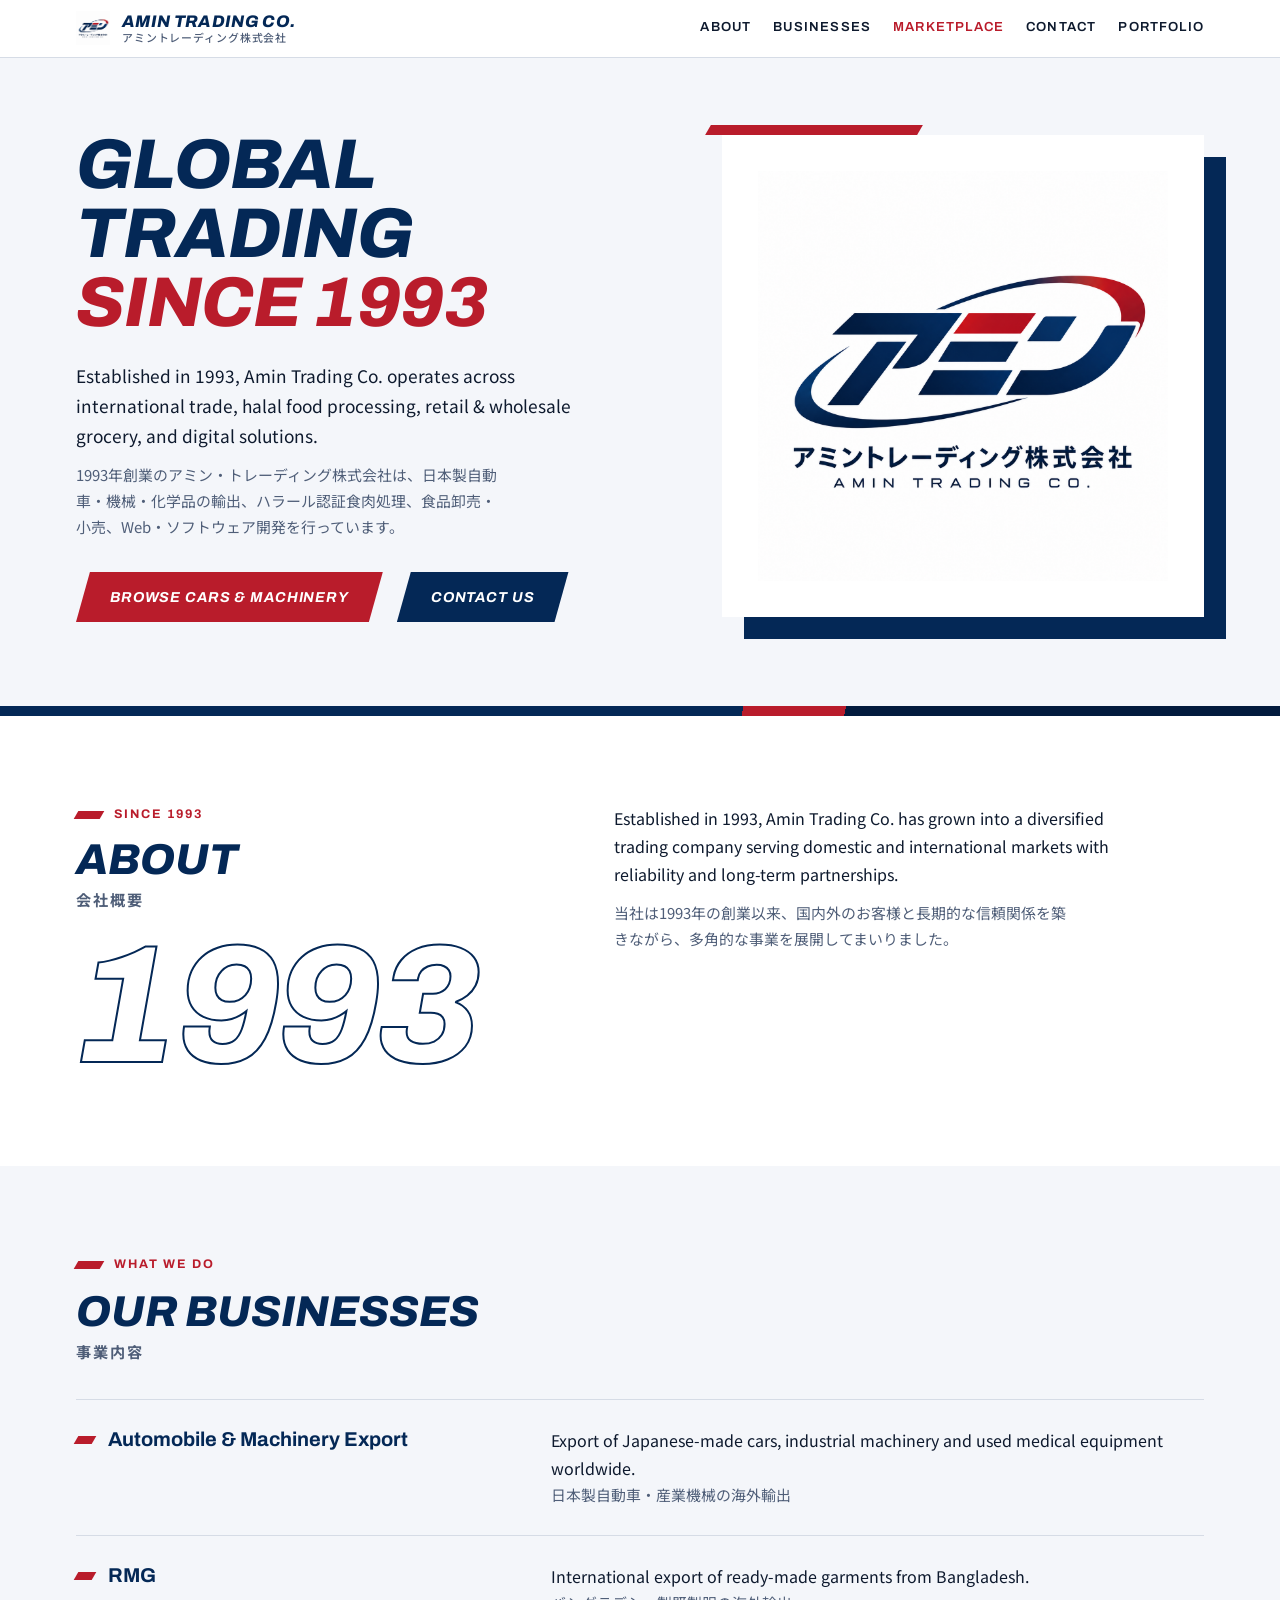
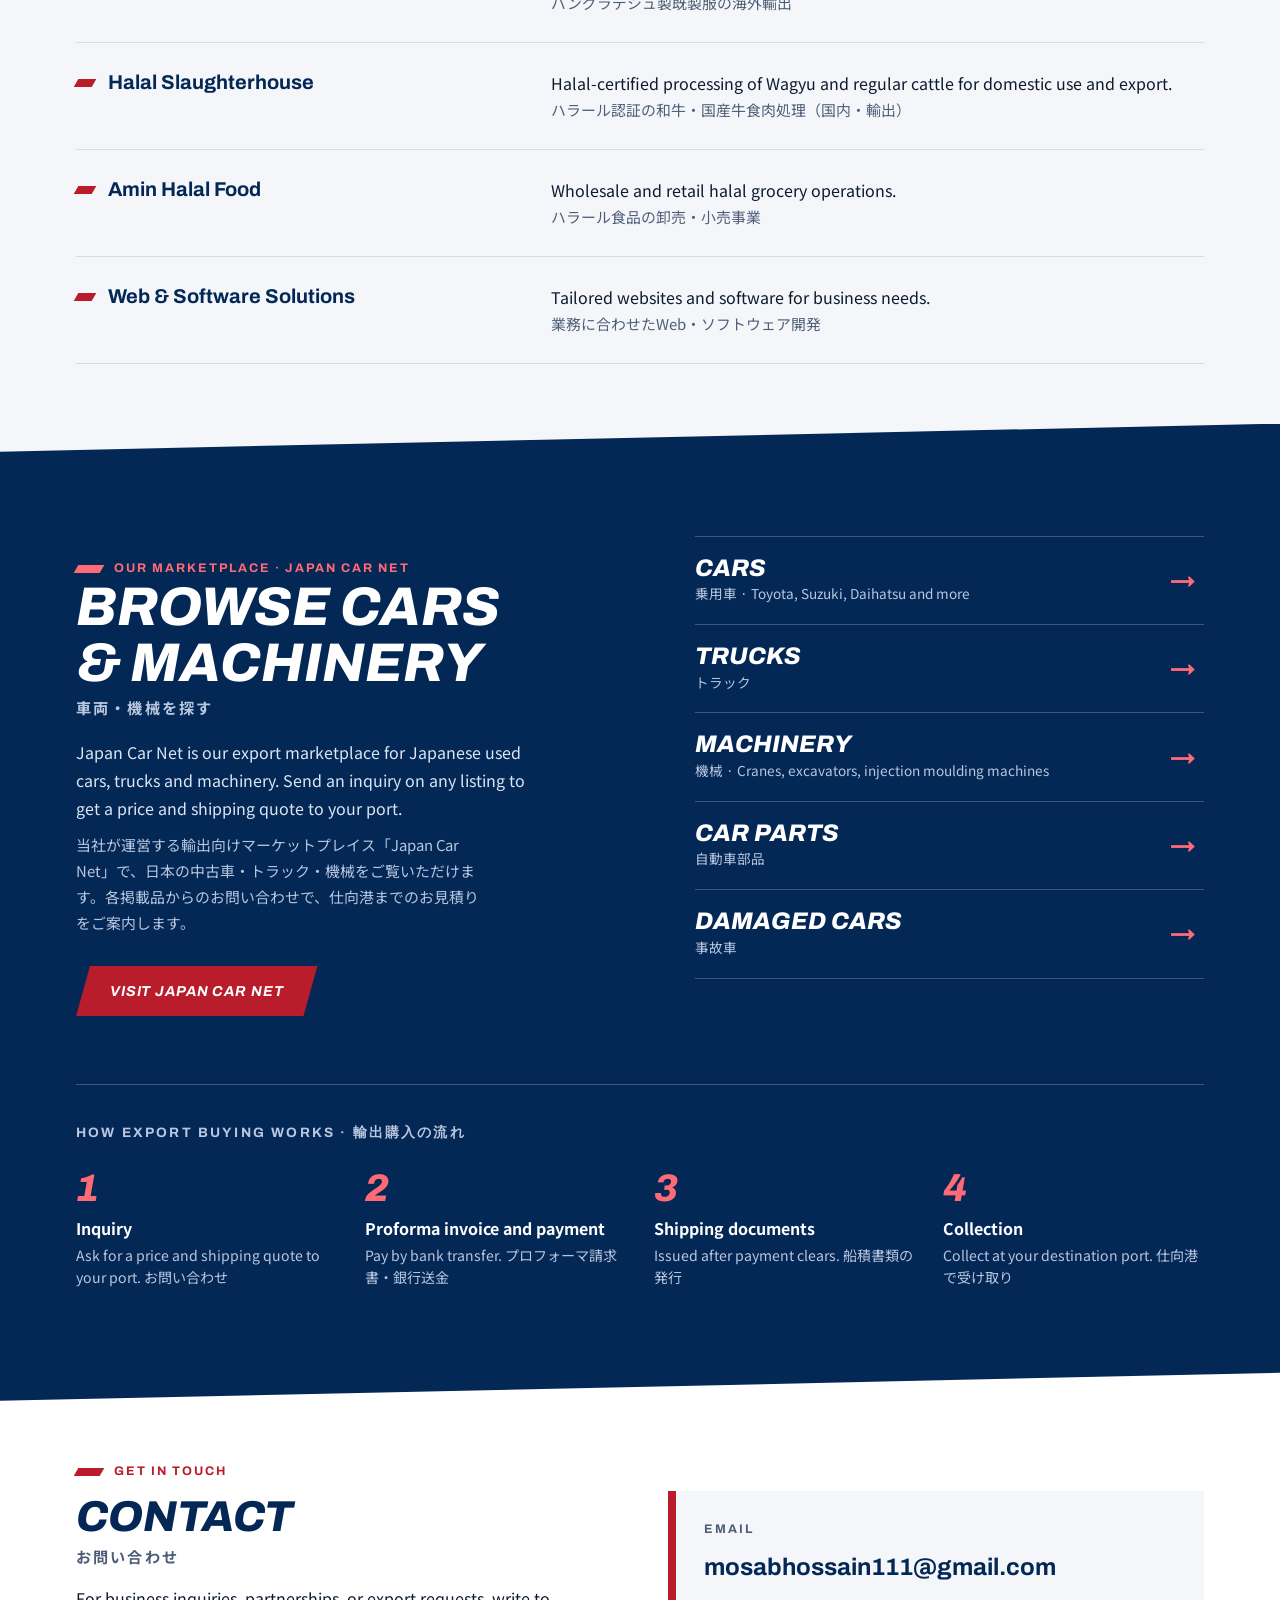
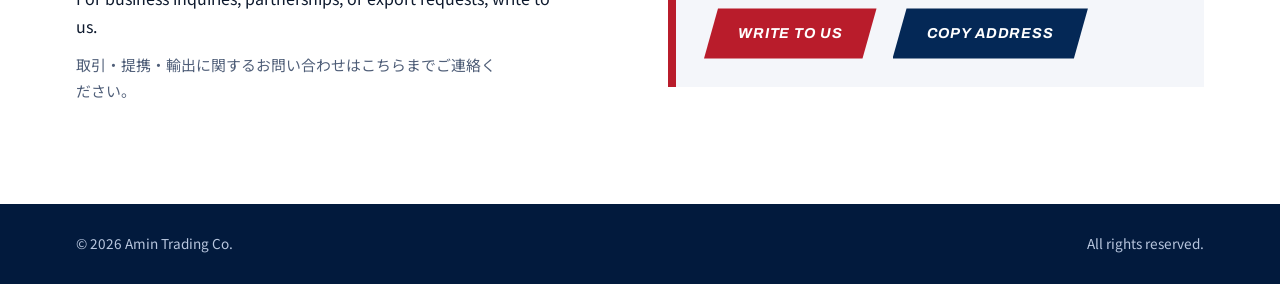
==== commit 018a3acd: "Update fmt.Println message from 'Hello' to 'Goodbye'" ====
--- a/index.html
+++ b/index.html
@@ -10,8 +10,8 @@
 <meta property="og:title" content="Amin Trading Co. | Global Trading Since 1993">
 <meta property="og:description" content="Japanese cars, machinery, halal wagyu, food trading, and digital solutions since 1993.">
 <meta property="og:type" content="website">
-<meta property="og:image" content="ATCLOGO.png">
-<link rel="icon" href="mark.png" type="image/png">
+<meta property="og:image" content="https://amintrading.co/images/logo.png">
+<link rel="icon" href="images/mark.png" type="image/png">
 <!-- Google tag (gtag.js) -->
 <script async src="https://www.googletagmanager.com/gtag/js?id=G-Y82P1FC505"></script>
 <script>
@@ -322,7 +322,7 @@
 <header class="top" id="top">
   <div class="in">
     <a class="brand" href="#top">
-      <img src="mark.png" alt="">
+      <img src="images/mark.png" alt="">
       <b>Amin Trading Co.<small>アミントレーディング株式会社</small></b>
     </a>
     <nav aria-label="Main">
@@ -348,7 +348,7 @@
         </div>
       </div>
       <div class="plate">
-        <img src="logo.png" alt="Amin Trading Co. logo" width="760" height="459">
+        <img src="images/logo.png" alt="Amin Trading Co. logo" width="760" height="459">
       </div>
     </div>
   </section>
@@ -493,7 +493,3 @@
 </script>
 </body>
 </html>
-
-
-
-
